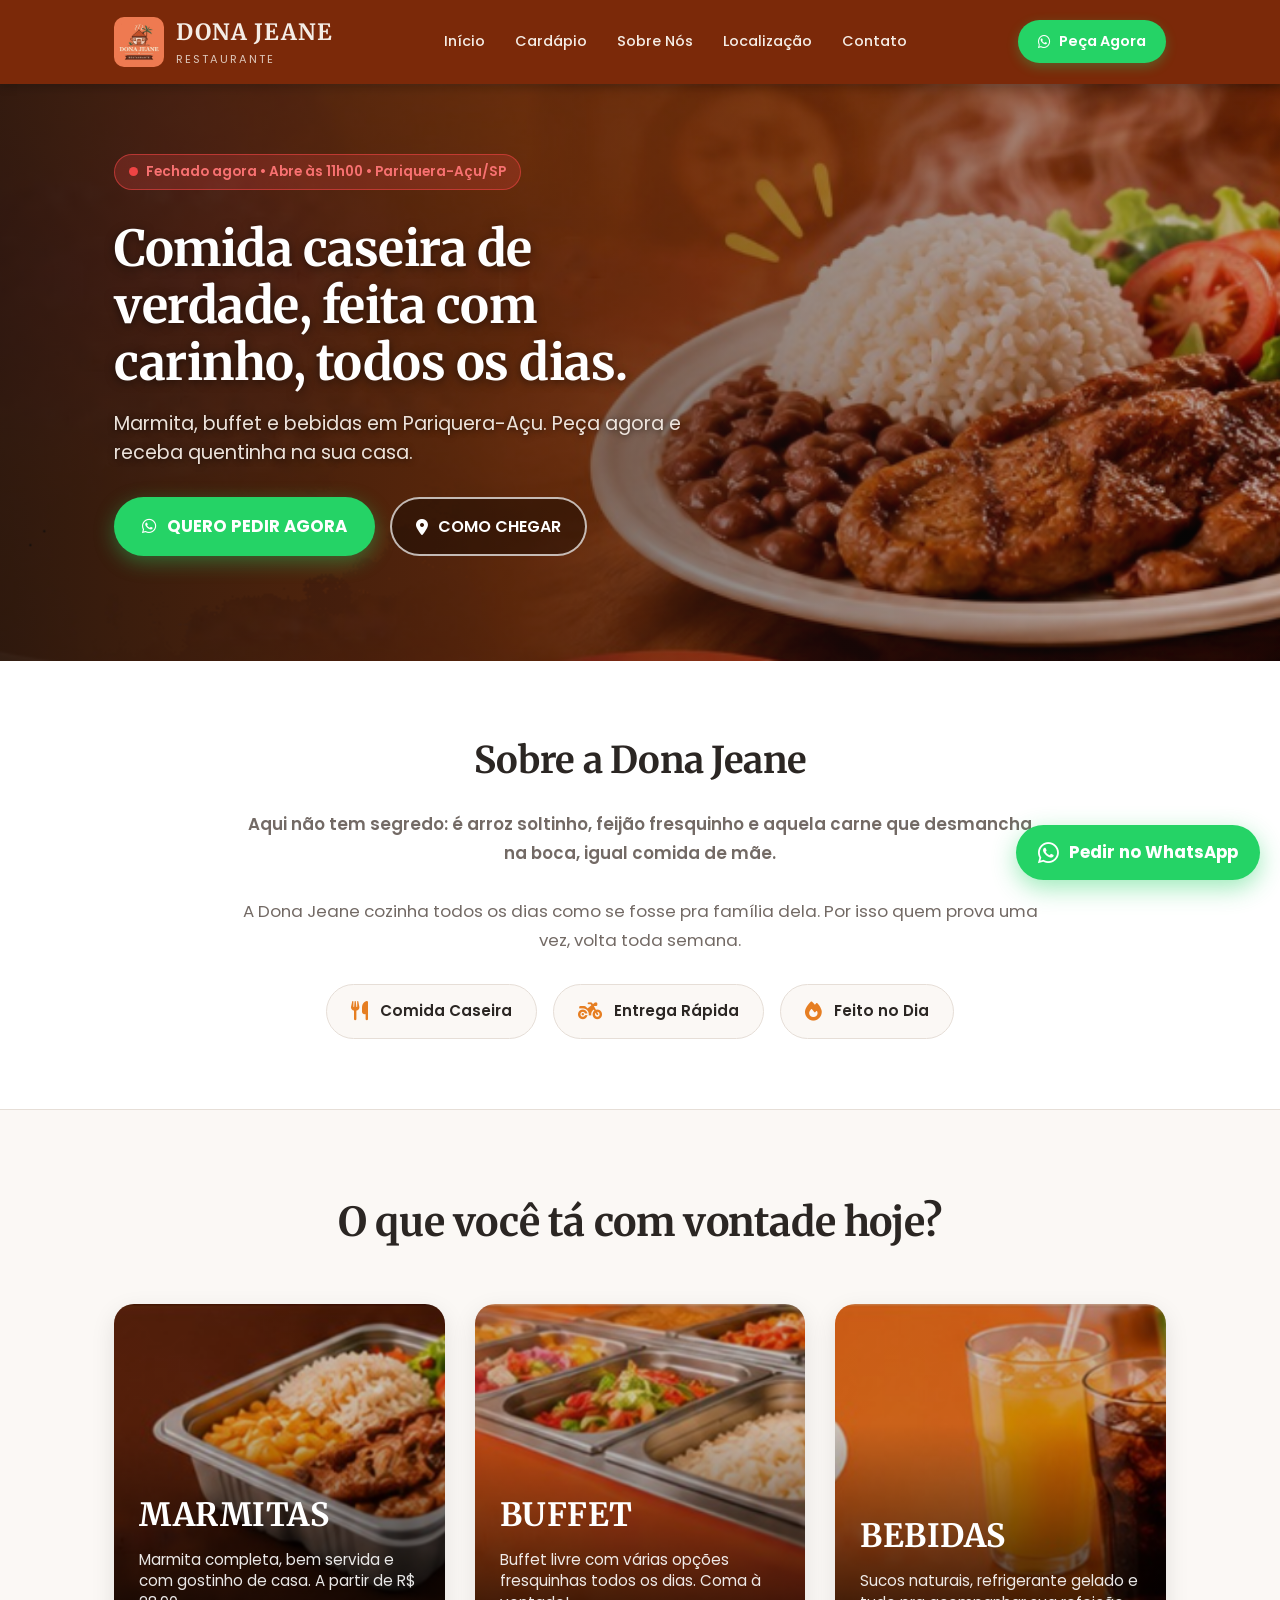
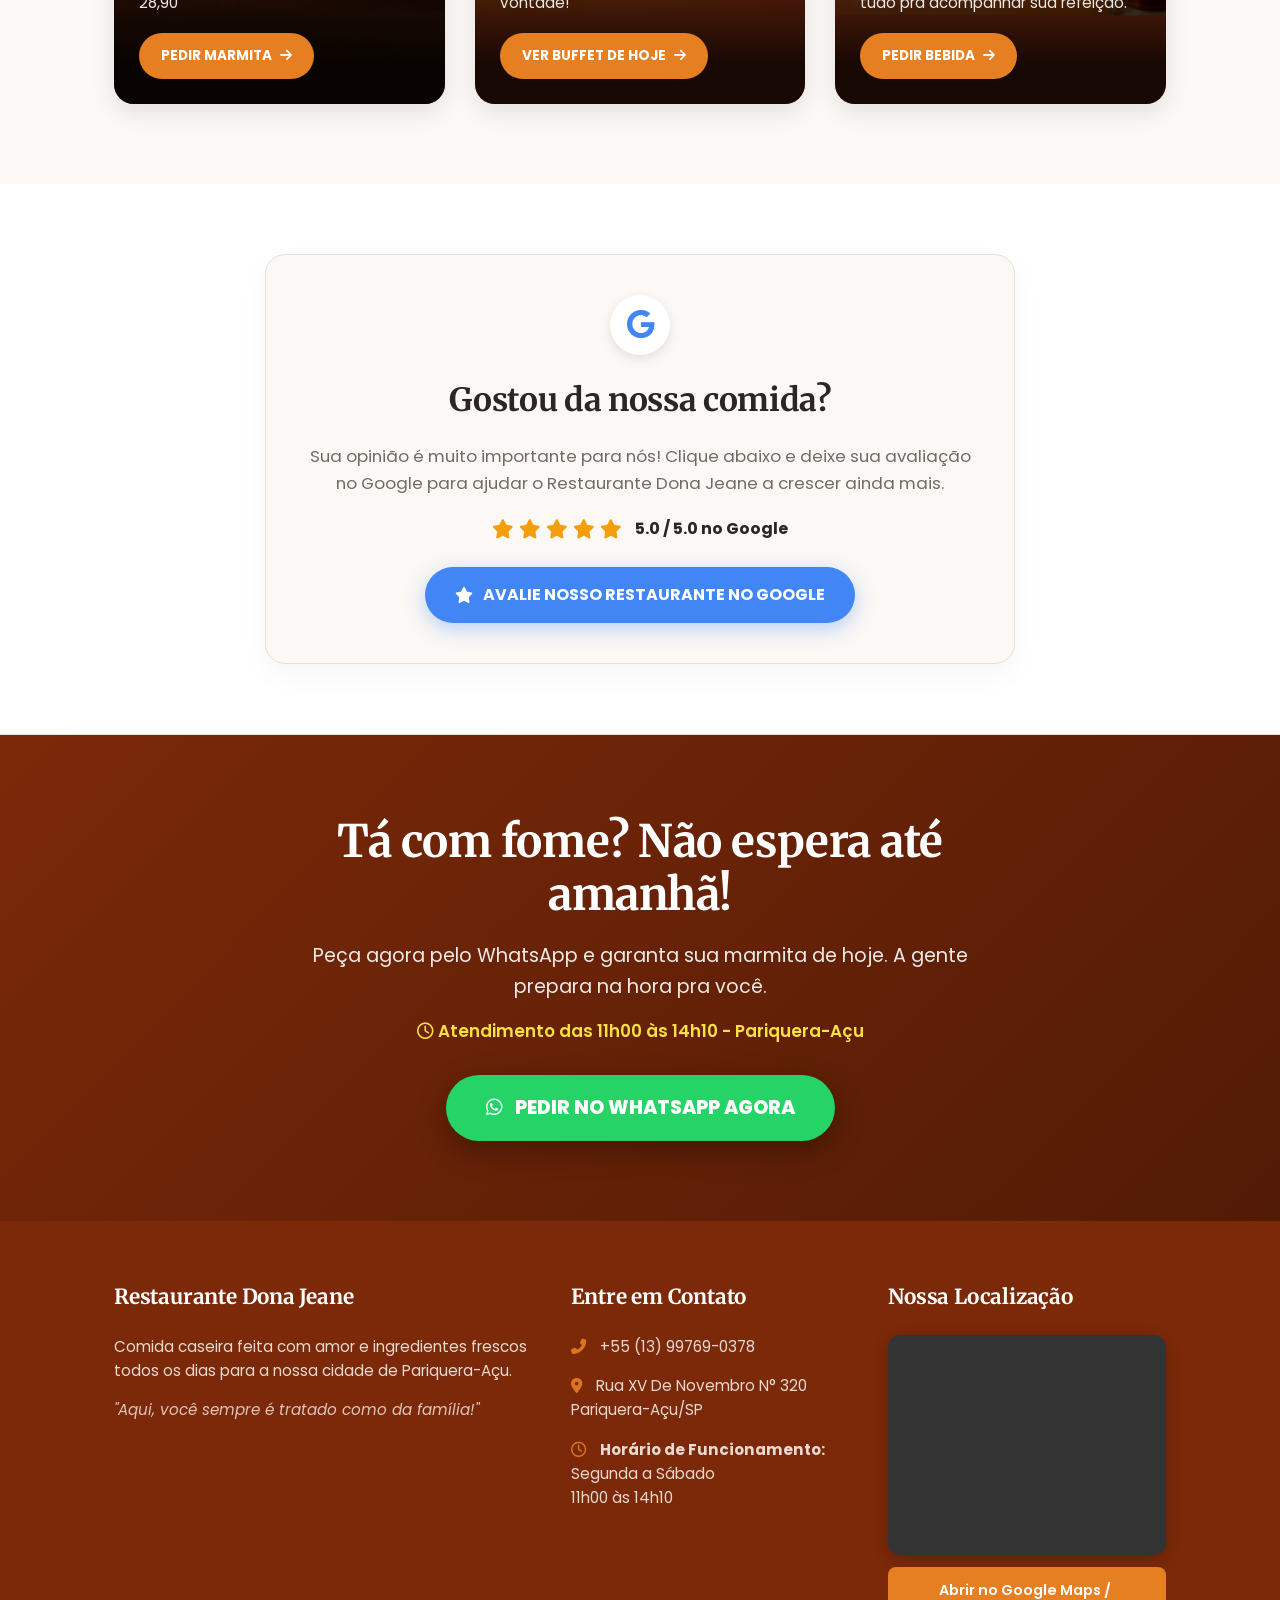
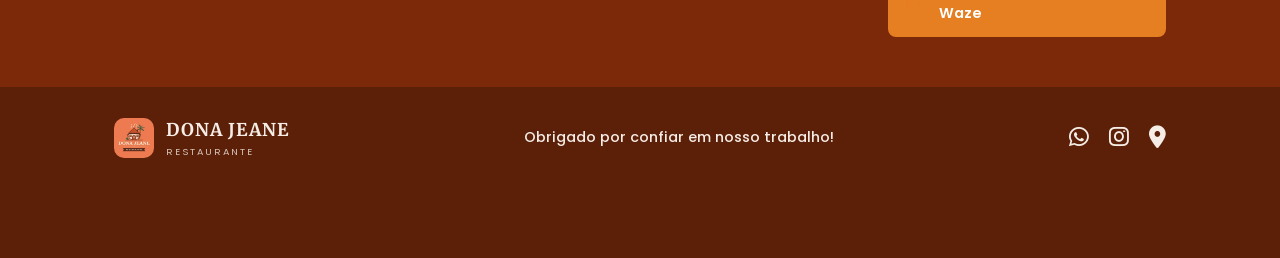
==== index.html @ 32257299 "Atualizacao" ====
<!DOCTYPE html>
<html lang="pt-BR">
<head>
<meta charset="UTF-8">
<meta name="viewport" content="width=device-width, initial-scale=1">
<title>Dona Jeane Restaurante | Comida Caseira em Pariquera-Açu</title>
<meta name="description" content="Comida caseira de verdade, feita com carinho todos os dias. Marmita, buffet e bebidas em Pariquera-Açu. Peça agora!">
<link rel="icon" href="img/logo.jpg">

<!-- Fontes e Ícones -->
<link href="https://fonts.googleapis.com/css2?family=Poppins:wght@300;400;500;600;700&family=Merriweather:wght@700&display=swap" rel="stylesheet">
<link rel="stylesheet" href="https://cdnjs.cloudflare.com/ajax/libs/font-awesome/6.4.0/css/all.min.css">
<link rel="stylesheet" href="style.css">
</head>
<body>

<!-- TOPO (Barra de navegação e Logo) -->
<header class="main-header">
    <div class="wrap header-content">
        <div class="logo-area">
            <img src="img/logo.jpg" alt="Logo Dona Jeane" class="nav-logo">
            <div class="logo-text">
                <h1>DONA JEANE</h1>
                <p>RESTAURANTE</p>
            </div>
        </div>
        <nav class="desktop-nav">
            <a href="#inicio">Início</a>
            <a href="#cardapio">Cardápio</a>
            <a href="#sobre">Sobre Nós</a>
            <a href="#localizacao">Localização</a>
            <a href="#contato">Contato</a>
        </nav>
        <a href="https://wa.me/5513996267184?text=Olá%20Dona%20Jeane!%20Vi%20o%20site%20e%20quero%20ver%20o%20cardápio%20de%20hoje." class="btn-pedir-topo" target="_blank">
            <i class="fab fa-whatsapp"></i> Peça Agora
        </a>
    </div>
</header>

<!-- 1. TÍTULO PRINCIPAL (HERO) -->
<section class="hero-banner" id="inicio">
    <div class="wrap hero-inner">
        <div class="hero-text">
            <!-- Selo de status dinâmico (11h às 14h10) -->
            <div class="hero-status-badge" id="status-badge">
                <span class="status-dot" id="status-dot"></span>
                <span id="status-text">Verificando horário...</span>
            </div>
            
            <h2>Comida caseira de verdade, feita com carinho, todos os dias.</h2>
            <p class="hero-subtitle">Marmita, buffet e bebidas em Pariquera-Açu. Peça agora e receba quentinha na sua casa.</p>
            
            <div class="hero-buttons">
                <a href="https://wa.me/5513996267184?text=Olá%20Dona%20Jeane!%20Vi%20o%20site%20e%20quero%20pedir%20uma%20marmita." class="btn-whatsapp-hero" target="_blank">
                    <i class="fab fa-whatsapp"></i> QUERO PEDIR AGORA
                </a>
                <a href="https://maps.google.com/?q=Restaurante+Dona+Jeane+Pariquera-Açu" target="_blank" class="btn-outline-hero">
                    <i class="fas fa-map-marker-alt"></i> COMO CHEGAR
                </a>
            </div>
            
            
        </div>
    </div>
</section>

<!-- 2. SEÇÃO "SOBRE A DONA JEANE" + SELOS -->
<section class="about-section" id="sobre">
    <div class="wrap">
        <div class="about-box">
            <h3>Sobre a Dona Jeane</h3>
            <p class="about-lead">Aqui não tem segredo: é arroz soltinho, feijão fresquinho e aquela carne que desmancha na boca, igual comida de mãe.</p>
            <p>A Dona Jeane cozinha todos os dias como se fosse pra família dela. Por isso quem prova uma vez, volta toda semana.</p>
            
            <div class="features-badges">
                <div class="badge-item">
                    <i class="fas fa-utensils"></i>
                    <span>Comida Caseira</span>
                </div>
                <div class="badge-item">
                    <i class="fas fa-motorcycle"></i>
                    <span>Entrega Rápida</span>
                </div>
                <div class="badge-item">
                    <i class="fas fa-fire"></i>
                    <span>Feito no Dia</span>
                </div>
            </div>
        </div>
    </div>
</section>

<!-- 3. SEÇÃO "ESCOLHA O QUE DESEJA" -->
<section class="categories-section" id="cardapio">
    <div class="wrap">
        <h3 class="section-title">O que você tá com vontade hoje?</h3>
        
        <div class="categories-grid">
            <!-- Card 1: Marmitas -->
            <div class="cat-card has-bg" style="background-image: url('img/marmita.png');">
                <div class="cat-card-content">
                    <h4>MARMITAS</h4>
                    <p>Marmita completa, bem servida e com gostinho de casa. A partir de R$ 28,90</p>
                    <a href="https://wa.me/5513996267184?text=Olá%20Dona%20Jeane!%20Vi%20o%20site%20e%20quero%20pedir%20uma%20marmita." class="cat-btn" target="_blank">
                        PEDIR MARMITA <i class="fas fa-arrow-right"></i>
                    </a>
                </div>
            </div>

            <!-- Card 2: Buffet -->
            <div class="cat-card has-bg" style="background-image: url('img/boufet.png');">
                <div class="cat-card-content">
                    <h4>BUFFET</h4>
                    <p>Buffet livre com várias opções fresquinhas todos os dias. Coma à vontade!</p>
                    <a href="https://wa.me/5513996267184?text=Olá%20Dona%20Jeane!%20Vi%20o%20site%20e%20quero%20saber%20sobre%20o%20buffet%20de%20hoje." class="cat-btn" target="_blank">
                        VER BUFFET DE HOJE <i class="fas fa-arrow-right"></i>
                    </a>
                </div>
            </div>

            <!-- Card 3: Bebidas -->
            <div class="cat-card has-bg" style="background-image: url('img/bebida.png');">
                <div class="cat-card-content">
                    <h4>BEBIDAS</h4>
                    <p>Sucos naturais, refrigerante gelado e tudo pra acompanhar sua refeição.</p>
                    <a href="https://wa.me/5513996267184?text=Olá%20Dona%20Jeane!%20Vi%20o%20site%20e%20quero%20ver%20as%20opções%20de%20bebidas." class="cat-btn" target="_blank">
                        PEDIR BEBIDA <i class="fas fa-arrow-right"></i>
                    </a>
                </div>
            </div>
        </div>
    </div>
</section>

<!-- SEÇÃO DE AVALIAÇÃO DO GOOGLE (Substituiu a antiga prova social e removeu a busca) -->
<section class="google-review-section">
    <div class="wrap">
        <div class="google-review-card">
            <div class="google-icon-wrapper">
                <i class="fab fa-google"></i>
            </div>
            <div class="google-review-content">
                <h3>Gostou da nossa comida?</h3>
                <p>Sua opinião é muito importante para nós! Clique abaixo e deixe sua avaliação no Google para ajudar o Restaurante Dona Jeane a crescer ainda mais.</p>
                <div class="review-stars-display">
                    <i class="fas fa-star"></i>
                    <i class="fas fa-star"></i>
                    <i class="fas fa-star"></i>
                    <i class="fas fa-star"></i>
                    <i class="fas fa-star"></i>
                    <span>5.0 / 5.0 no Google</span>
                </div>
                <a href="https://maps.google.com/?q=Restaurante+Dona+Jeane+Pariquera-Açu" target="_blank" class="btn-google-review">
                    <i class="fas fa-star"></i> AVALIE NOSSO RESTAURANTE NO GOOGLE
                </a>
            </div>
        </div>
    </div>
</section>

<!-- 4. SEÇÃO FINAL - ANTES DO MAPA -->
<section class="cta-final-section">
    <div class="wrap cta-final-box">
        <h3>Tá com fome? Não espera até amanhã!</h3>
        <p>Peça agora pelo WhatsApp e garanta sua marmita de hoje. A gente prepara na hora pra você.</p>
        <span class="cta-location-info"><i class="far fa-clock"></i> Atendimento das 11h00 às 14h10 - Pariquera-Açu</span>
        <div class="cta-final-button-wrap">
            <a href="https://wa.me/5513997690378?text=Olá%20Dona%20Jeane!%20Vi%20o%20site%20e%20quero%20pedir%20uma%20marmita%20/%20ver%20o%20cardápio%20de%20hoje." class="btn-whatsapp-gigante" target="_blank">
                <i class="fab fa-whatsapp"></i> PEDIR NO WHATSAPP AGORA
            </a>
        </div>
    </div>
</section>

<!-- 5. RODAPÉ E MAPA -->
<footer class="main-footer" id="contato">
    <div class="wrap footer-grid">
        <div class="footer-col about">
            <h4>Restaurante Dona Jeane</h4>
            <p>Comida caseira feita com amor e ingredientes frescos todos os dias para a nossa cidade de Pariquera-Açu.</p>
            <p class="italic-footer">"Aqui, você sempre é tratado como da família!"</p>
        </div>
        <div class="footer-col contact">
            <h4>Entre em Contato</h4>
            <p><i class="fas fa-phone-alt"></i> +55 (13) 99769-0378</p>
            <p><i class="fas fa-map-marker-alt"></i>Rua XV De Novembro N° 320<br>Pariquera-Açu/SP</p>
            <div class="work-hours">
                <p><i class="far fa-clock"></i> <strong>Horário de Funcionamento:</strong></p>
                <p>Segunda a Sábado<br>11h00 às 14h10</p>
            </div>
        </div>
        <div class="footer-col map" id="localizacao">
            <h4>Nossa Localização</h4>
            <div class="map-container-large">
                <iframe src="https://www.google.com/maps/embed?pb=!1m18!1m12!1m3!1d3657.086123456789!2d-48.00000000000000!3d-24.999999999999999!2m3!1f0!2f0!3f0!3m2!1i1024!2i768!4f13.1!3m3!1m2!1s0x94c123456789abcde%3A0x123456789abcde!2sRua%20XV%20De%20Novembro%2C%20320    %2C%20Pariquera-Açu%20-%20SP!5e0!3m2!1spt-BR!2sbr!4v1234567890123!5m2!1spt-BR!2sbr" width="100%" height="220" style="border:0;" allowfullscreen="" loading="lazy"></iframe>
            </div>
            <a href="https://maps.google.com/?q=Restaurante+Dona+Jeane+Pariquera-Açu" target="_blank" class="map-link-btn"><i class="fas fa-external-link-alt"></i> Abrir no Google Maps / Waze</a>
        </div>
    </div>
    
    <div class="footer-bottom">
        <div class="wrap footer-bottom-content">
            <div class="logo-area footer-logo-small">
                <img src="img/logo.jpg" alt="Logo" class="nav-logo">
                <div class="logo-text">
                    <h1>DONA JEANE</h1>
                    <p>RESTAURANTE</p>
                </div>
            </div>
            <p class="footer-slogan">Obrigado por confiar em nosso trabalho!</p>
            <div class="social-icons">
                <a href="https://wa.me/5513997690378" target="_blank" aria-label="WhatsApp"><i class="fab fa-whatsapp"></i></a>
                <a href="https://instagram.com" target="_blank" aria-label="Instagram"><i class="fab fa-instagram"></i></a>
                <a href="https://maps.google.com/?q=Restaurante+Dona+Jeane+Pariquera-Açu" target="_blank" aria-label="Localização"><i class="fas fa-map-marker-alt"></i></a>
            </div>
        </div>
    </div>
</footer>

<!-- BOTÃO WHATSAPP FLUTUANTE FIXO E GIGANTE -->
<a href="https://wa.me/5513997690378?text=Olá%20Dona%20Jeane!%20Vi%20o%20site%20e%20quero%20pedir%20uma%20marmita%20/%20ver%20o%20cardápio%20de%20hoje." class="fab-whatsapp-fixed" target="_blank" aria-label="Fazer pedido pelo WhatsApp">
    <i class="fab fa-whatsapp"></i>
    <span class="fab-text">Pedir no WhatsApp</span>
</a>

<!-- Script automático para o horário das 11h00 às 14h10 -->
<script>
function atualizarStatusRestaurante() {
    const agora = new Date();
    const minutosAtuais = agora.getHours() * 60 + agora.getMinutes();

    const badge = document.getElementById('status-badge');
    const texto = document.getElementById('status-text');

    // Das 11:00 (660 min) até 14:10 (850 min)
    const aberto = minutosAtuais >= 660 && minutosAtuais < 850;

    if (aberto) {
        badge.classList.remove('closed');
        texto.innerText = "Aberto hoje até às 14h10 • Pariquera-Açu/SP";
    } else {
        badge.classList.add('closed');
        texto.innerText = "Fechado agora • Abre às 11h00 • Pariquera-Açu/SP";
    }
}

atualizarStatusRestaurante();
setInterval(atualizarStatusRestaurante, 60000); // Atualiza a cada minuto
</script>

</body>
</html>
---- style.css ----
:root{
  --primary:#e67e22;
  --primary-dark:#b8641b;
  --accent:#e67e22;
  --bg:#fbf8f5;
  --surface:#ffffff;
  --text:#2b2623;
  --muted:#736a65;
  --border:#e6ded7;
  --green:#25D366;
  --radius:16px;

  --dark-header: #7b2909;
  --text-light: #f5ede6;
  --font-heading: 'Merriweather', serif;
  --font-body: 'Poppins', sans-serif;
}

*{box-sizing:border-box}
html{
    scroll-behavior:smooth;
    scroll-padding-top:100px;
    overflow-x: hidden;
}

body{
    margin: 0;
    background: var(--bg);
    color: var(--text);
    font-family: var(--font-body);
    line-height: 1.6;
    overflow-x: hidden;
    width: 100%;
}

img, iframe{max-width: 100%;}

h1,h2,h3,h4{font-family:var(--font-heading);font-weight:700;margin:0;letter-spacing:-0.01em}
.wrap{max-width:1100px;margin:auto;padding:0 24px}

/* TOPO / HEADER */
.main-header{
    background: var(--dark-header);
    color: var(--text-light);
    padding: 15px 0;
    position: sticky;
    top: 0;
    z-index: 100;
    box-shadow: 0 2px 10px rgba(0,0,0,0.2);
}
.header-content{display: flex; justify-content: space-between; align-items: center;}
.logo-area{display: flex; align-items: center; gap: 12px;}
.nav-logo{width: 50px; height: 50px; border-radius: 10px; object-fit: cover; flex-shrink: 0;}
.logo-text h1{font-size:1.4rem; letter-spacing: 1px;}
.logo-text p{font-size:0.7rem; margin: 0; opacity: 0.8; letter-spacing: 2px;}
.desktop-nav{display: flex; gap: 30px;}
.desktop-nav a{color: var(--text-light); text-decoration: none; font-size: 0.9rem; font-weight: 500; transition: 0.2s;}
.desktop-nav a:hover{color: var(--primary);}
.btn-pedir-topo{
    background: var(--green);
    color: #fff;
    padding: 10px 20px;
    border-radius: 30px;
    text-decoration: none;
    font-weight: 600;
    font-size: 0.9rem;
    display: inline-flex;
    align-items: center;
    justify-content: center;
    gap: 8px;
    box-shadow: 0 4px 12px rgba(37, 211, 102, 0.3);
    transition: 0.3s;
}
.btn-pedir-topo:hover{transform: translateY(-2px);}

/* 1. HERO BANNER */
.hero-banner{
    background-color: #2b2623;
    background-image: linear-gradient(to right, rgba(20, 16, 14, 0.85) 0%, rgba(20, 16, 14, 0.45) 60%, rgba(20, 16, 14, 0.25) 100%), url('img/fundo.bmp');
    background-size: cover;
    background-position: center center;
    background-repeat: no-repeat;
    color: var(--text-light);
    padding: 70px 0 85px 0;
}
.hero-inner{display: flex; align-items: center; justify-content: flex-start;}
.hero-text{max-width: 620px; width: 100%;}

/* Selo Aberto (Verde) */
.hero-status-badge{
    display: inline-flex;
    align-items: center;
    gap: 8px;
    background: rgba(37, 211, 102, 0.2);
    border: 1px solid rgba(37, 211, 102, 0.5);
    color: #4ade80;
    padding: 6px 14px;
    border-radius: 20px;
    font-size: 0.85rem;
    font-weight: 600;
    margin-bottom: 20px;
    transition: all 0.3s ease;
}
.status-dot{width: 9px; height: 9px; background: #22c55e; border-radius: 50%; flex-shrink: 0; animation: pulse 1.5s infinite;}

/* Selo Fechado (Vermelho automático) */
.hero-status-badge.closed{
    background: rgba(239, 68, 68, 0.22);
    border-color: rgba(239, 68, 68, 0.6);
    color: #f87171;
}
.hero-status-badge.closed .status-dot{
    background: #ef4444;
    animation: none;
}

@keyframes pulse{0%{opacity: 1;} 50%{opacity: 0.3;} 100%{opacity: 1;}}

.hero-text h2{
    font-size: clamp(2rem, 5vw, 3.1rem);
    margin: 10px 0 15px 0;
    line-height: 1.15;
    color: #fff;
    text-shadow: 0 2px 10px rgba(0,0,0,0.5);
}
.hero-subtitle{
    font-size: clamp(1rem, 2.5vw, 1.2rem);
    opacity: 0.95;
    margin-bottom: 30px;
    line-height: 1.5;
    text-shadow: 0 1px 6px rgba(0,0,0,0.6);
}
.hero-buttons{display: flex; gap: 15px; flex-wrap: wrap; margin-bottom: 20px;}

.btn-whatsapp-hero{
    background: var(--green);
    color: #fff;
    padding: 16px 28px;
    border-radius: 35px;
    text-decoration: none;
    font-weight: 700;
    font-size: 1.05rem;
    display: inline-flex;
    align-items: center;
    justify-content: center;
    gap: 10px;
    box-shadow: 0 6px 20px rgba(37, 211, 102, 0.4);
    transition: 0.3s;
}
.btn-whatsapp-hero:hover{transform: translateY(-3px); background: #20ba5a;}

.btn-outline-hero{
    background: rgba(0, 0, 0, 0.35);
    color: #fff;
    border: 2px solid rgba(255,255,255,0.7);
    padding: 14px 24px;
    border-radius: 35px;
    text-decoration: none;
    font-weight: 600;
    font-size: 1rem;
    display: inline-flex;
    align-items: center;
    justify-content: center;
    gap: 10px;
    transition: 0.3s;
}
.btn-outline-hero:hover{border-color: #fff; background: rgba(255,255,255,0.2);}
.hero-phone{font-size: 1.2rem; font-weight: 600; display: flex; align-items: center; gap: 10px; text-shadow: 0 1px 6px rgba(0,0,0,0.6);}

/* 2. SOBRE A DONA JEANE + SELOS */
.about-section{padding: 70px 0; background: var(--surface); border-bottom: 1px solid var(--border);}
.about-box{max-width: 800px; margin: auto; text-align: center;}
.about-box h3{font-size: clamp(1.75rem, 4vw, 2.3rem); color: var(--text); margin-bottom: 20px;}
.about-lead{font-size: clamp(1.05rem, 2.5vw, 1.2rem); font-weight: 600; color: var(--primary); margin-bottom: 15px;}
.about-box p{font-size: 1.05rem; color: var(--muted); line-height: 1.7; margin-bottom: 30px;}

.features-badges{display: flex; justify-content: center; gap: 16px; flex-wrap: wrap; margin-top: 30px;}
.badge-item{
    display: flex;
    align-items: center;
    justify-content: center;
    gap: 12px;
    background: var(--bg);
    border: 1px solid var(--border);
    padding: 14px 24px;
    border-radius: 30px;
    font-weight: 600;
    color: var(--text);
    font-size: 0.95rem;
}
.badge-item i{color: var(--primary); font-size: 1.2rem;}

/* 3. SEÇÃO "ESCOLHA O QUE DESEJA" */
.categories-section{padding: 80px 0; background: var(--bg);}
.section-title{font-size: clamp(1.8rem, 4vw, 2.5rem); text-align: center; color: var(--text); margin-bottom: 50px;}
.categories-grid{
    display: grid;
    grid-template-columns: repeat(3, 1fr);
    gap: 30px;
}
.cat-card.has-bg{
    height: 400px;
    background-size: cover;
    background-position: center;
    border-radius: 20px;
    position: relative;
    overflow: hidden;
    display: flex;
    flex-direction: column;
    justify-content: flex-end;
    box-shadow: 0 8px 25px rgba(0,0,0,0.1);
    transition: 0.3s;
}
.cat-card.has-bg:hover{transform: translateY(-6px); box-shadow: 0 15px 35px rgba(0,0,0,0.2);}
.cat-card.has-bg::before{
    content: '';
    position: absolute;
    top: 0; left: 0; width: 100%; height: 100%;
    background: linear-gradient(to top, rgba(0,0,0,0.9) 10%, rgba(0,0,0,0.2) 70%);
}
.cat-card-content{
    position: relative;
    z-index: 2;
    padding: 25px;
    color: #fff;
    text-align: left;
}
.cat-card-content h4{font-size: 2rem; margin-bottom: 8px; letter-spacing: 0.5px;}
.cat-card-content p{font-size: 0.95rem; margin: 0 0 20px 0; opacity: 0.9; line-height: 1.4;}
.cat-btn{
    display: inline-flex;
    align-items: center;
    justify-content: center;
    gap: 8px;
    background: var(--primary);
    color: #fff;
    padding: 12px 22px;
    border-radius: 25px;
    text-decoration: none;
    font-weight: 700;
    font-size: 0.85rem;
    transition: 0.2s;
}
.cat-btn:hover{background: var(--primary-dark); gap: 12px;}

/* NOVA SEÇÃO DE AVALIAÇÃO DO GOOGLE */
.google-review-section{padding: 70px 0; background: var(--surface); border-bottom: 1px solid var(--border);}
.google-review-card{
    max-width: 750px;
    margin: auto;
    background: var(--bg);
    border: 1px solid var(--border);
    padding: 40px;
    border-radius: 20px;
    text-align: center;
    box-shadow: 0 10px 30px rgba(0,0,0,0.04);
}
.google-icon-wrapper{
    width: 60px;
    height: 60px;
    background: #fff;
    border-radius: 50%;
    display: flex;
    align-items: center;
    justify-content: center;
    margin: 0 auto 20px auto;
    font-size: 1.8rem;
    color: #4285F4;
    box-shadow: 0 4px 12px rgba(0,0,0,0.1);
}
.google-review-content h3{font-size: clamp(1.6rem, 3.5vw, 2rem); margin-bottom: 10px; color: var(--text);}
.google-review-content p{font-size: 1.05rem; color: var(--muted); margin-bottom: 20px; line-height: 1.6;}
.review-stars-display{
    display: flex;
    align-items: center;
    justify-content: center;
    flex-wrap: wrap;
    gap: 5px;
    color: #f59e0b;
    font-size: 1.2rem;
    margin-bottom: 25px;
}
.review-stars-display span{
    margin-left: 8px;
    font-weight: 700;
    color: var(--text);
    font-size: 1rem;
}
.btn-google-review{
    background: #4285F4;
    color: #fff;
    padding: 15px 30px;
    border-radius: 35px;
    text-decoration: none;
    font-weight: 700;
    font-size: 1rem;
    display: inline-flex;
    align-items: center;
    justify-content: center;
    gap: 10px;
    box-shadow: 0 6px 20px rgba(66, 133, 244, 0.35);
    transition: 0.3s;
}
.btn-google-review:hover{background: #3367d6; transform: translateY(-2px);}

/* 4. SEÇÃO FINAL DE CTA */
.cta-final-section{padding: 80px 0; background: linear-gradient(135deg, #7b2909 0%, #521b05 100%); color: #fff; text-align: center;}
.cta-final-box{max-width: 750px; margin: auto;}
.cta-final-box h3{font-size: clamp(1.9rem, 4.5vw, 2.8rem); margin-bottom: 15px; color: #fff; line-height: 1.2;}
.cta-final-box p{font-size: clamp(1.05rem, 2.5vw, 1.2rem); opacity: 0.9; margin-bottom: 15px;}
.cta-location-info{display: block; font-size: 1.05rem; font-weight: 600; color: #fde047; margin-bottom: 30px;}
.btn-whatsapp-gigante{
    background: var(--green);
    color: #fff;
    padding: 18px 40px;
    border-radius: 40px;
    text-decoration: none;
    font-weight: 800;
    font-size: 1.2rem;
    display: inline-flex;
    align-items: center;
    justify-content: center;
    gap: 12px;
    box-shadow: 0 10px 30px rgba(0,0,0,0.3);
    transition: 0.3s;
}
.btn-whatsapp-gigante:hover{transform: translateY(-4px); background: #20ba5a;}

/* 5. RODAPÉ */
.main-footer{background: var(--dark-header); color: var(--text-light); padding: 60px 0 0 0;}
.footer-grid{display: grid; grid-template-columns: 1.5fr 1fr 1fr; gap: 40px; margin-bottom: 50px;}
.footer-col h4{font-size: 1.3rem; margin-bottom: 20px; color: #fff;}
.footer-col p{font-size: 0.95rem; opacity: 0.9; margin-bottom: 15px;}
.italic-footer{font-style: italic; opacity: 0.8 !important;}
.footer-col i{margin-right: 10px; width: 15px; color: var(--primary);}
.work-hours p{margin: 0;}

.map-container-large{background: #333; height: 220px; border-radius: 12px; overflow: hidden; margin-bottom: 12px; box-shadow: 0 4px 15px rgba(0,0,0,0.2);}
.map-link-btn{
    color: #fff;
    background: var(--primary);
    text-decoration: none;
    font-size: 0.9rem;
    font-weight: 600;
    padding: 12px 18px;
    border-radius: 8px;
    display: inline-flex;
    align-items: center;
    justify-content: center;
    gap: 8px;
    transition: 0.2s;
}
.map-link-btn:hover{background: var(--primary-dark);}

.footer-bottom{background: rgba(0,0,0,0.25); padding: 25px 0 95px 0;} /* Espaço extra embaixo para o botão flutuante não cobrir o rodapé */
.footer-bottom-content{display: flex; justify-content: space-between; align-items: center;}
.footer-logo-small .nav-logo{width: 40px; height: 40px;}
.footer-logo-small h1{font-size: 1.1rem;}
.footer-logo-small p{font-size: 0.6rem;}
.footer-slogan{font-weight: 500; font-size: 0.9rem !important;}
.social-icons{display: flex; gap: 20px;}
.social-icons a{color: var(--text-light); font-size: 1.4rem; transition: 0.2s;}
.social-icons a:hover{color: var(--primary);}

/* BOTÃO WHATSAPP FLUTUANTE FIXO E GIGANTE */
.fab-whatsapp-fixed{
    position: fixed;
    right: 20px;
    bottom: 20px;
    z-index: 999;
    background: var(--green);
    color: #fff;
    padding: 14px 22px;
    border-radius: 40px;
    display: flex;
    align-items: center;
    gap: 10px;
    font-size: 1.05rem;
    font-weight: 700;
    text-decoration: none;
    box-shadow: 0 8px 25px rgba(37, 211, 102, 0.45);
    transition: all 0.3s ease;
}
.fab-whatsapp-fixed i{font-size: 1.5rem;}
.fab-whatsapp-fixed:hover{transform: scale(1.05); background: #20ba5a;}

/* =========================================================
   RESPONSIVIDADE PARA TABLETS E TODOS OS CELULARES
========================================================= */

/* Tablets e telas médias (até 992px) */
@media(max-width:992px){
    .categories-grid{grid-template-columns: repeat(2, 1fr);}
    .footer-grid{grid-template-columns: 1fr; gap: 30px;}
}

/* Celulares padrão (até 768px) */
@media(max-width:768px){
    html{scroll-padding-top: 140px;}
    .wrap{padding: 0 18px;}

    /* Header compacto e centralizado no celular */
    .main-header{padding: 12px 0;}
    .header-content{flex-direction: column; gap: 12px;}
    .desktop-nav{
        flex-wrap: wrap;
        justify-content: center;
        gap: 10px 18px;
        width: 100%;
    }
    .desktop-nav a{font-size: 0.85rem; padding: 4px 2px;}
    .btn-pedir-topo{display: none;} /* Evita redundância no topo, pois já há o botão gigante flutuante e no hero */

    /* Hero Banner ajustado para tela vertical */
    .hero-banner{
        padding: 45px 0 55px 0;
        background-image: linear-gradient(to bottom, rgba(20, 16, 14, 0.88) 0%, rgba(20, 16, 14, 0.72) 100%), url('img/fundo.bmp');
    }
    .hero-inner{flex-direction: column; text-align: center;}
    .hero-text{max-width: 100%;}
    .hero-status-badge{
        font-size: 0.8rem;
        padding: 6px 12px;
        justify-content: center;
        max-width: 100%;
    }
    .hero-buttons{
        flex-direction: column;
        width: 100%;
        gap: 12px;
    }
    .btn-whatsapp-hero,
    .btn-outline-hero{
        width: 100%;
        padding: 15px 20px;
        font-size: 1rem;
    }
    .hero-phone{justify-content: center; font-size: 1.1rem;}

    /* Seção Sobre */
    .about-section{padding: 50px 0;}
    .features-badges{flex-direction: column; align-items: stretch; gap: 12px;}
    .badge-item{justify-content: center;}

    /* Grid de Categorias em 1 coluna */
    .categories-section{padding: 55px 0;}
    .section-title{margin-bottom: 32px;}
    .categories-grid{grid-template-columns: 1fr; gap: 22px;}
    .cat-card.has-bg{height: 340px;}
    .cat-card-content h4{font-size: 1.7rem;}
    .cat-btn{width: 100%;}

    /* Avaliação Google */
    .google-review-section{padding: 50px 0;}
    .google-review-card{padding: 28px 20px;}
    .btn-google-review{width: 100%; font-size: 0.95rem; padding: 14px 20px;}

    /* CTA Final */
    .cta-final-section{padding: 55px 0;}
    .btn-whatsapp-gigante{
        width: 100%;
        font-size: 1.05rem;
        padding: 16px 20px;
    }

    /* Rodapé */
    .main-footer{padding-top: 45px;}
    .map-link-btn{width: 100%;}
    .footer-bottom-content{flex-direction: column; gap: 16px; text-align: center;}

    /* Botão WhatsApp flutuante visível com texto */
    .fab-whatsapp-fixed{
        right: 16px;
        bottom: 16px;
        padding: 12px 18px;
        font-size: 0.95rem;
    }
    .fab-whatsapp-fixed i{font-size: 1.35rem;}
}

/* Celulares muito pequenos (320px a 380px - ex: iPhone SE, Galaxy A01/J2) */
@media(max-width:380px){
    .logo-text h1{font-size: 1.2rem;}
    .nav-logo{width: 42px; height: 42px;}
    .hero-status-badge{font-size: 0.74rem; padding: 5px 10px;}
    .btn-whatsapp-hero,
    .btn-outline-hero,
    .btn-google-review,
    .btn-whatsapp-gigante{
        font-size: 0.9rem;
        padding: 14px 14px;
    }
    .fab-whatsapp-fixed{
        right: 12px;
        bottom: 12px;
        padding: 11px 16px;
        font-size: 0.88rem;
    }
}
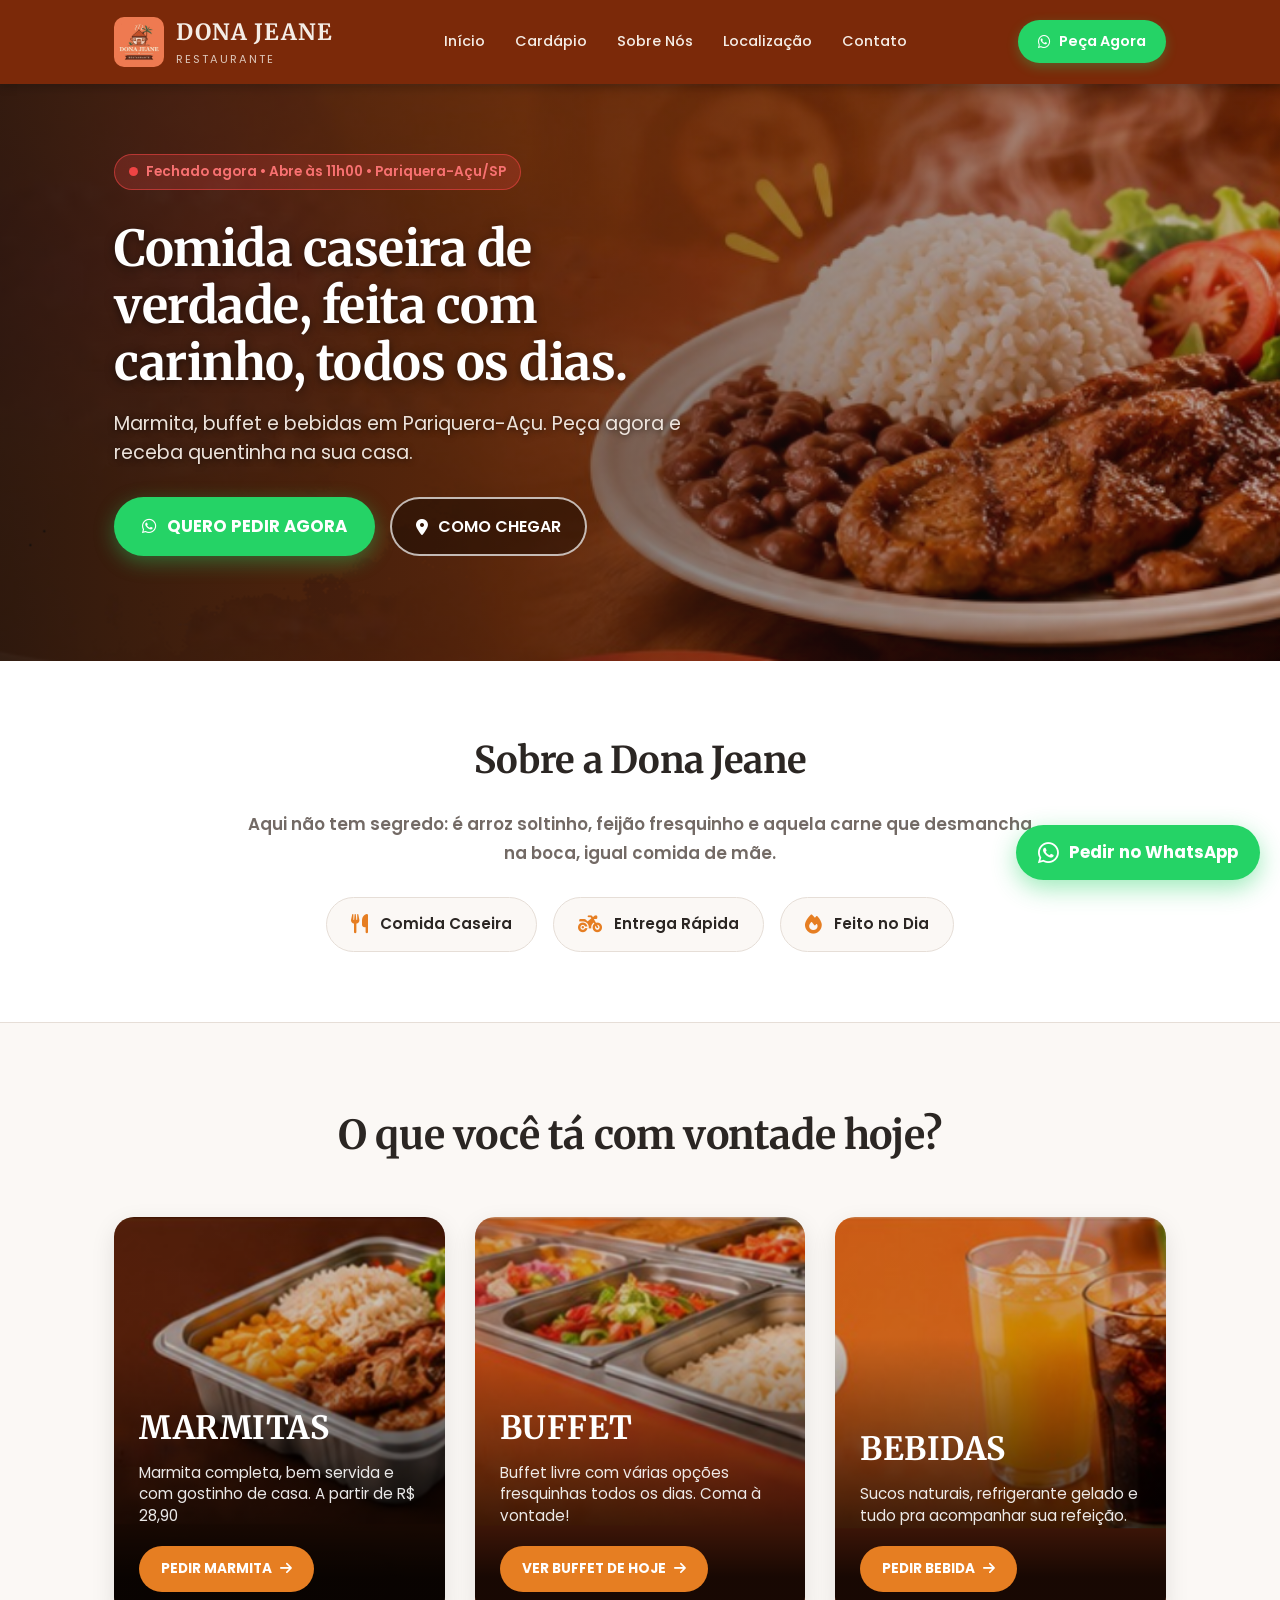
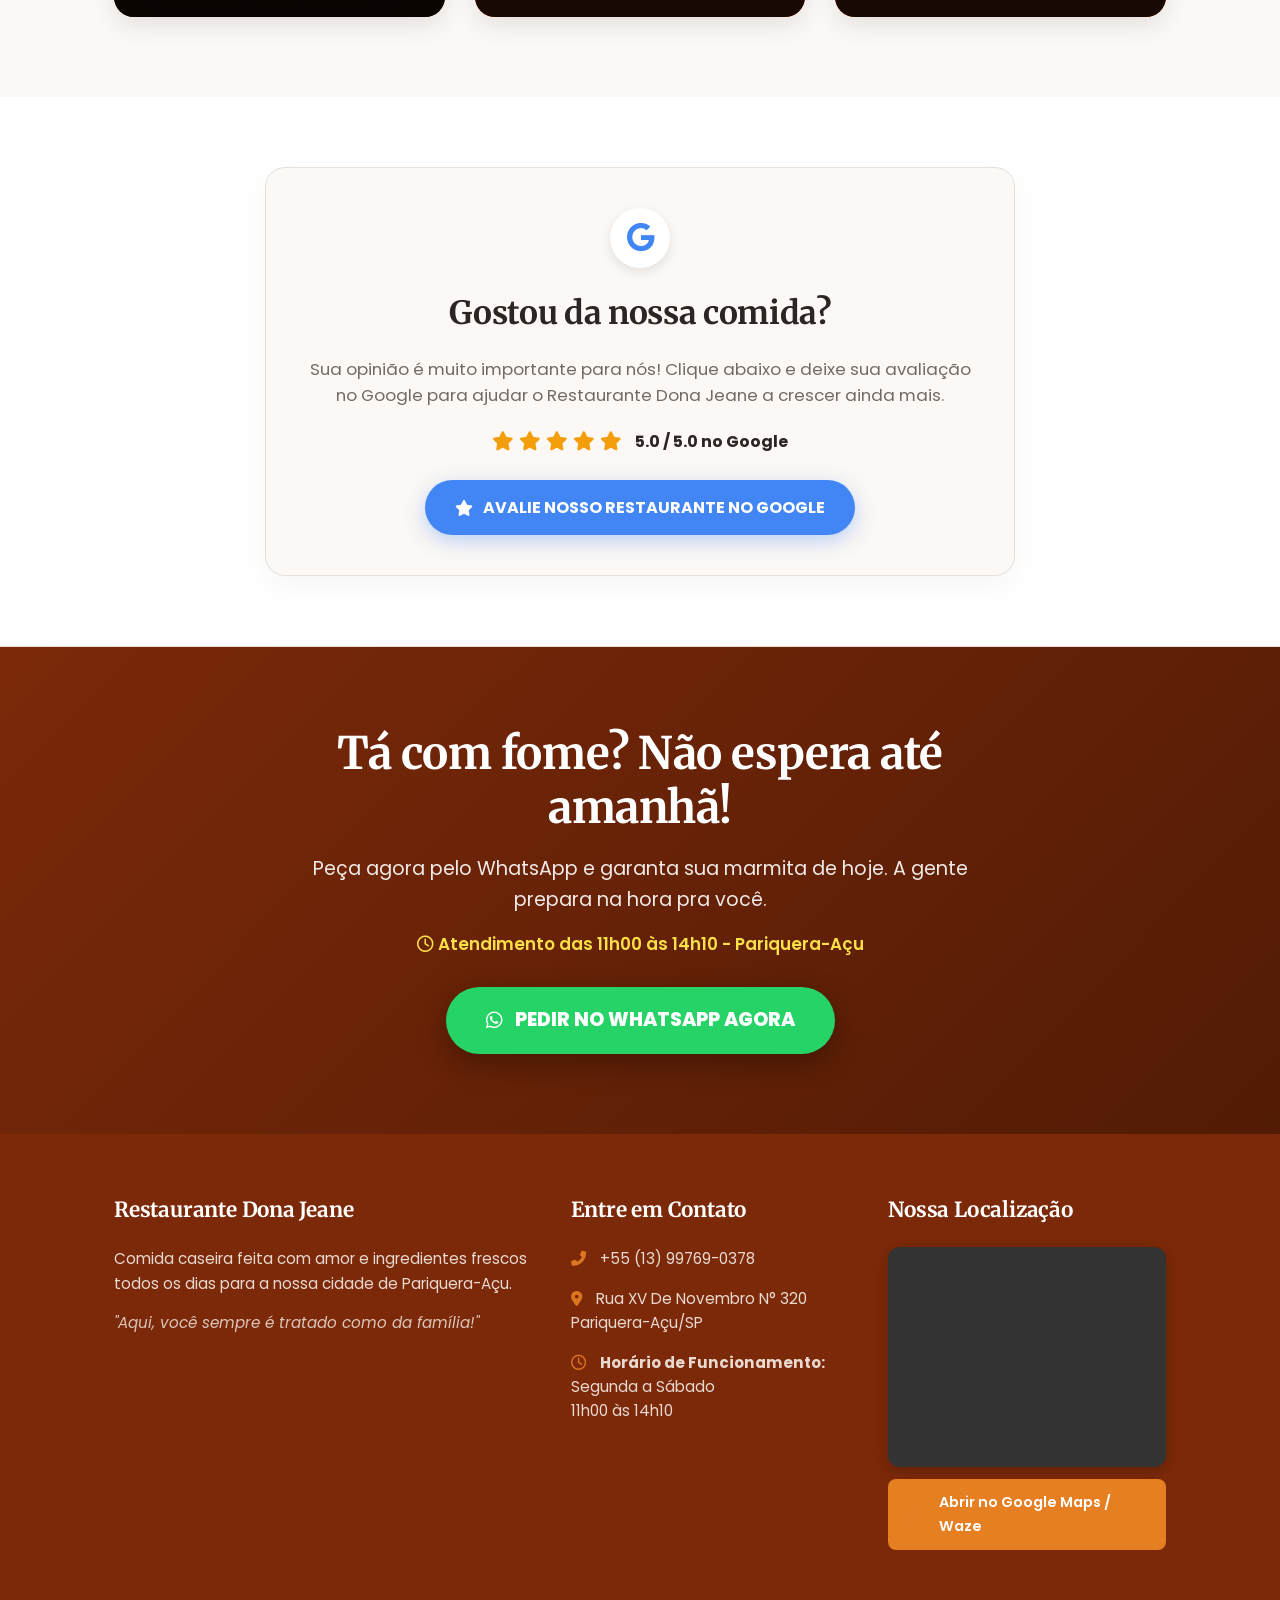
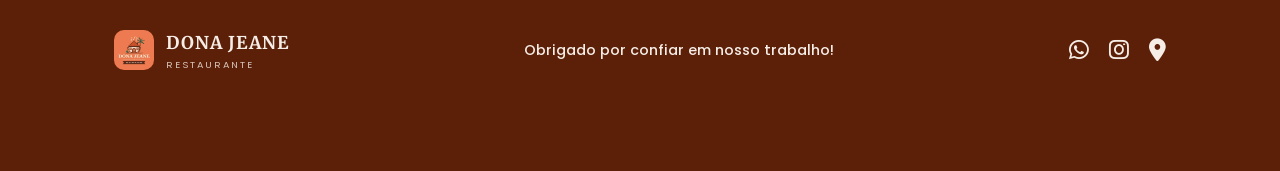
==== commit 3a4dbe8e: "atualizacao" ====
--- a/index.html
+++ b/index.html
@@ -31,7 +31,7 @@
             <a href="#localizacao">Localização</a>
             <a href="#contato">Contato</a>
         </nav>
-        <a href="https://wa.me/5513996267184?text=Olá%20Dona%20Jeane!%20Vi%20o%20site%20e%20quero%20ver%20o%20cardápio%20de%20hoje." class="btn-pedir-topo" target="_blank">
+        <a href="https://wa.me//5513996267184?text=Olá%20Dona%20Jeane!%20Vi%20o%20site%20e%20quero%20ver%20o%20cardápio%20de%20hoje." class="btn-pedir-topo" target="_blank">
             <i class="fab fa-whatsapp"></i> Peça Agora
         </a>
     </div>
@@ -70,8 +70,7 @@
         <div class="about-box">
             <h3>Sobre a Dona Jeane</h3>
             <p class="about-lead">Aqui não tem segredo: é arroz soltinho, feijão fresquinho e aquela carne que desmancha na boca, igual comida de mãe.</p>
-            <p>A Dona Jeane cozinha todos os dias como se fosse pra família dela. Por isso quem prova uma vez, volta toda semana.</p>
-            
+           
             <div class="features-badges">
                 <div class="badge-item">
                     <i class="fas fa-utensils"></i>
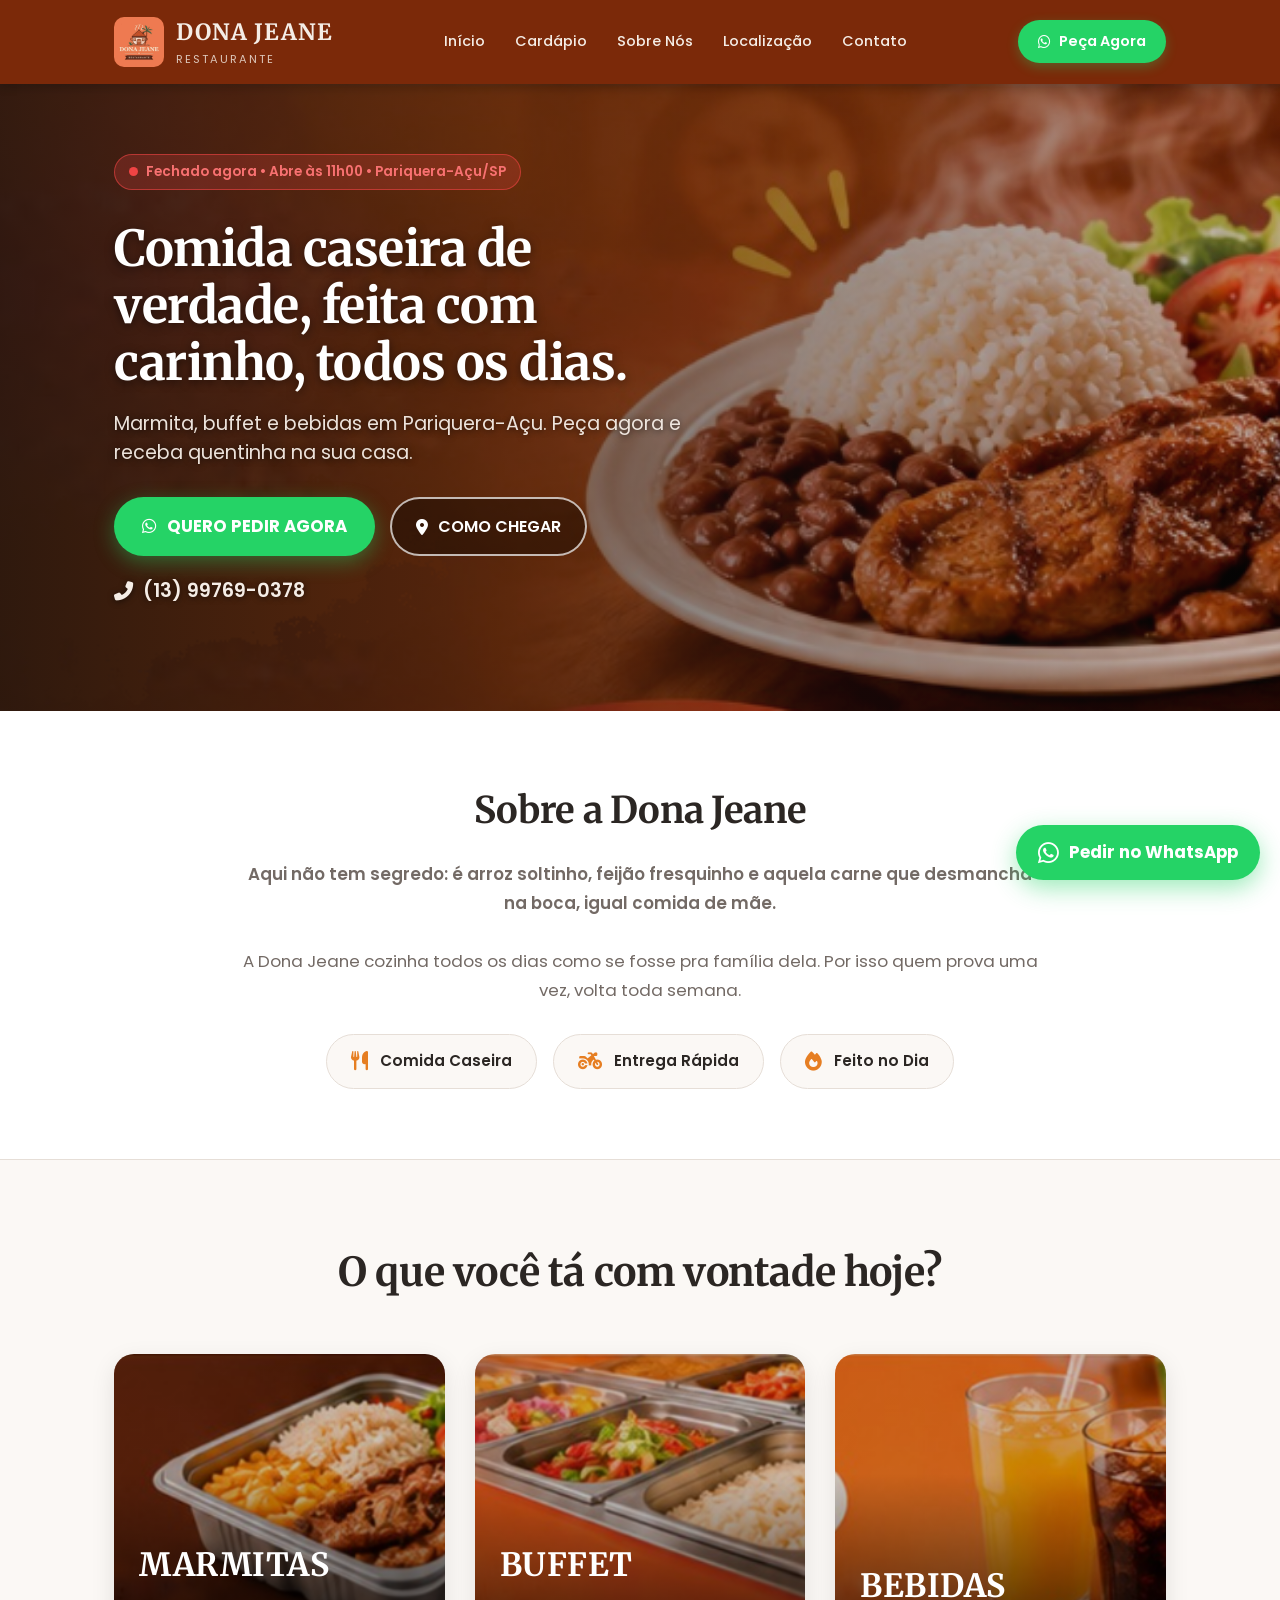
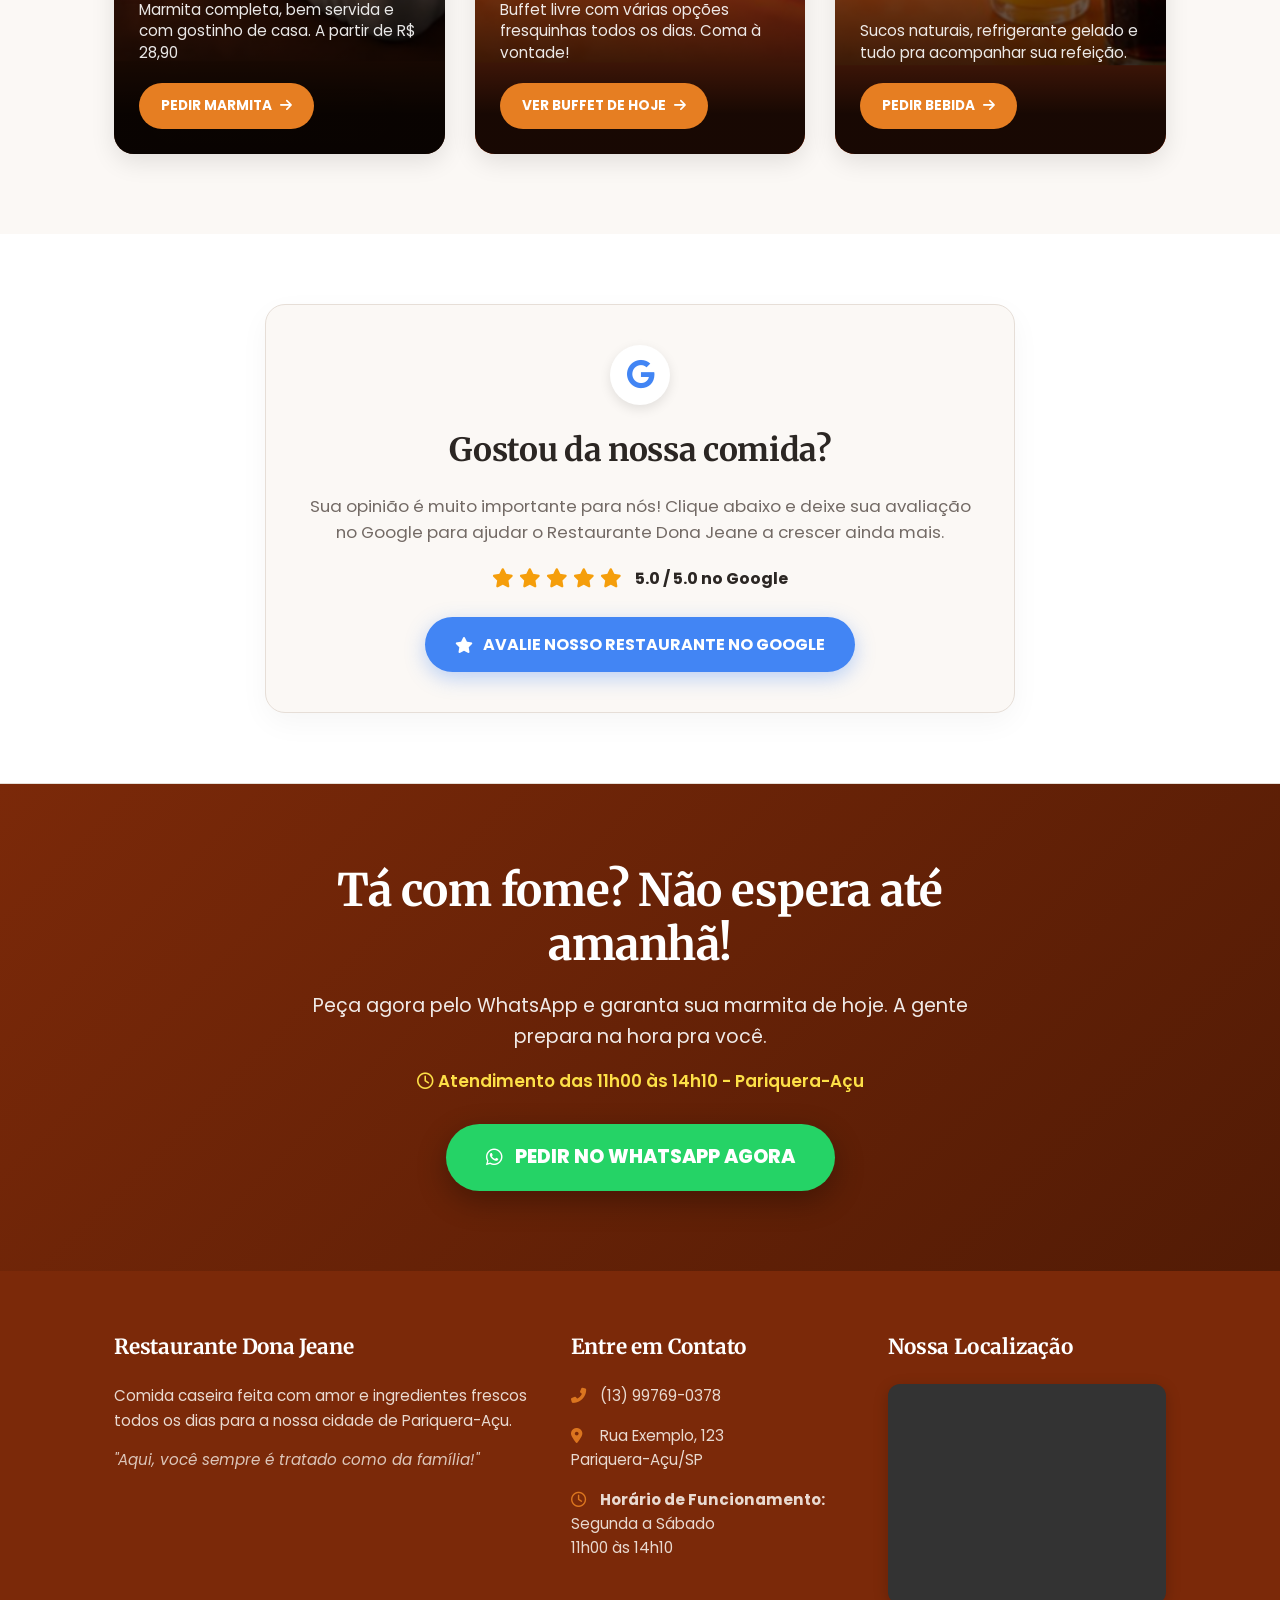
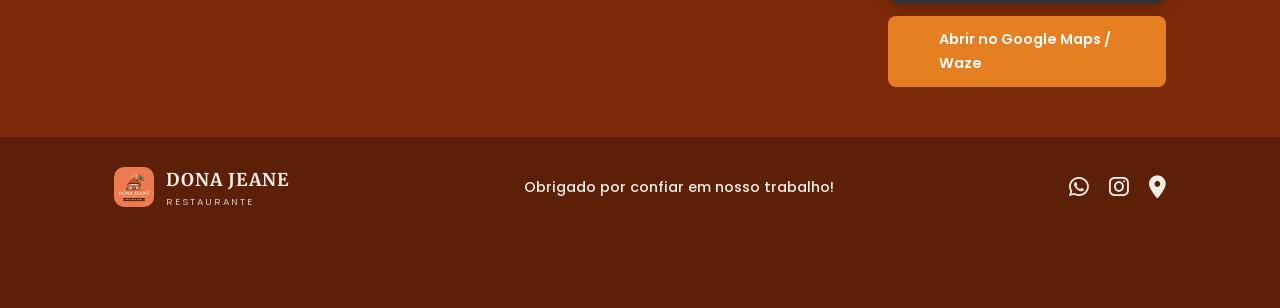
==== commit 2492e79e: "Atualiza para o numero correto do WhatsApp" ====
--- a/index.html
+++ b/index.html
@@ -31,7 +31,7 @@
             <a href="#localizacao">Localização</a>
             <a href="#contato">Contato</a>
         </nav>
-        <a href="https://wa.me//5513996267184?text=Olá%20Dona%20Jeane!%20Vi%20o%20site%20e%20quero%20ver%20o%20cardápio%20de%20hoje." class="btn-pedir-topo" target="_blank">
+        <a href="https://wa.me/5513997690378?text=Olá%20Dona%20Jeane!%20Vi%20o%20site%20e%20quero%20ver%20o%20cardápio%20de%20hoje." class="btn-pedir-topo" target="_blank">
             <i class="fab fa-whatsapp"></i> Peça Agora
         </a>
     </div>
@@ -51,7 +51,7 @@
             <p class="hero-subtitle">Marmita, buffet e bebidas em Pariquera-Açu. Peça agora e receba quentinha na sua casa.</p>
             
             <div class="hero-buttons">
-                <a href="https://wa.me/5513996267184?text=Olá%20Dona%20Jeane!%20Vi%20o%20site%20e%20quero%20pedir%20uma%20marmita." class="btn-whatsapp-hero" target="_blank">
+                <a href="https://wa.me/5513997690378?text=Olá%20Dona%20Jeane!%20Vi%20o%20site%20e%20quero%20pedir%20uma%20marmita." class="btn-whatsapp-hero" target="_blank">
                     <i class="fab fa-whatsapp"></i> QUERO PEDIR AGORA
                 </a>
                 <a href="https://maps.google.com/?q=Restaurante+Dona+Jeane+Pariquera-Açu" target="_blank" class="btn-outline-hero">
@@ -59,7 +59,7 @@
                 </a>
             </div>
             
-            
+            <p class="hero-phone"><i class="fas fa-phone-alt"></i> (13) 99769-0378</p>
         </div>
     </div>
 </section>
@@ -70,7 +70,8 @@
         <div class="about-box">
             <h3>Sobre a Dona Jeane</h3>
             <p class="about-lead">Aqui não tem segredo: é arroz soltinho, feijão fresquinho e aquela carne que desmancha na boca, igual comida de mãe.</p>
-           
+            <p>A Dona Jeane cozinha todos os dias como se fosse pra família dela. Por isso quem prova uma vez, volta toda semana.</p>
+            
             <div class="features-badges">
                 <div class="badge-item">
                     <i class="fas fa-utensils"></i>
@@ -100,7 +101,7 @@
                 <div class="cat-card-content">
                     <h4>MARMITAS</h4>
                     <p>Marmita completa, bem servida e com gostinho de casa. A partir de R$ 28,90</p>
-                    <a href="https://wa.me/5513996267184?text=Olá%20Dona%20Jeane!%20Vi%20o%20site%20e%20quero%20pedir%20uma%20marmita." class="cat-btn" target="_blank">
+                    <a href="https://wa.me/5513997690378?text=Olá%20Dona%20Jeane!%20Vi%20o%20site%20e%20quero%20pedir%20uma%20marmita." class="cat-btn" target="_blank">
                         PEDIR MARMITA <i class="fas fa-arrow-right"></i>
                     </a>
                 </div>
@@ -111,7 +112,7 @@
                 <div class="cat-card-content">
                     <h4>BUFFET</h4>
                     <p>Buffet livre com várias opções fresquinhas todos os dias. Coma à vontade!</p>
-                    <a href="https://wa.me/5513996267184?text=Olá%20Dona%20Jeane!%20Vi%20o%20site%20e%20quero%20saber%20sobre%20o%20buffet%20de%20hoje." class="cat-btn" target="_blank">
+                    <a href="https://wa.me/5513997690378?text=Olá%20Dona%20Jeane!%20Vi%20o%20site%20e%20quero%20saber%20sobre%20o%20buffet%20de%20hoje." class="cat-btn" target="_blank">
                         VER BUFFET DE HOJE <i class="fas fa-arrow-right"></i>
                     </a>
                 </div>
@@ -122,7 +123,7 @@
                 <div class="cat-card-content">
                     <h4>BEBIDAS</h4>
                     <p>Sucos naturais, refrigerante gelado e tudo pra acompanhar sua refeição.</p>
-                    <a href="https://wa.me/5513996267184?text=Olá%20Dona%20Jeane!%20Vi%20o%20site%20e%20quero%20ver%20as%20opções%20de%20bebidas." class="cat-btn" target="_blank">
+                    <a href="https://wa.me/5513997690378?text=Olá%20Dona%20Jeane!%20Vi%20o%20site%20e%20quero%20ver%20as%20opções%20de%20bebidas." class="cat-btn" target="_blank">
                         PEDIR BEBIDA <i class="fas fa-arrow-right"></i>
                     </a>
                 </div>
@@ -131,7 +132,7 @@
     </div>
 </section>
 
-<!-- SEÇÃO DE AVALIAÇÃO DO GOOGLE (Substituiu a antiga prova social e removeu a busca) -->
+<!-- SEÇÃO DE AVALIAÇÃO DO GOOGLE -->
 <section class="google-review-section">
     <div class="wrap">
         <div class="google-review-card">
@@ -181,8 +182,8 @@
         </div>
         <div class="footer-col contact">
             <h4>Entre em Contato</h4>
-            <p><i class="fas fa-phone-alt"></i> +55 (13) 99769-0378</p>
-            <p><i class="fas fa-map-marker-alt"></i>Rua XV De Novembro N° 320<br>Pariquera-Açu/SP</p>
+            <p><i class="fas fa-phone-alt"></i> (13) 99769-0378</p>
+            <p><i class="fas fa-map-marker-alt"></i> Rua Exemplo, 123<br>Pariquera-Açu/SP</p>
             <div class="work-hours">
                 <p><i class="far fa-clock"></i> <strong>Horário de Funcionamento:</strong></p>
                 <p>Segunda a Sábado<br>11h00 às 14h10</p>
@@ -191,7 +192,7 @@
         <div class="footer-col map" id="localizacao">
             <h4>Nossa Localização</h4>
             <div class="map-container-large">
-                <iframe src="https://www.google.com/maps/embed?pb=!1m18!1m12!1m3!1d3657.086123456789!2d-48.00000000000000!3d-24.999999999999999!2m3!1f0!2f0!3f0!3m2!1i1024!2i768!4f13.1!3m3!1m2!1s0x94c123456789abcde%3A0x123456789abcde!2sRua%20XV%20De%20Novembro%2C%20320    %2C%20Pariquera-Açu%20-%20SP!5e0!3m2!1spt-BR!2sbr!4v1234567890123!5m2!1spt-BR!2sbr" width="100%" height="220" style="border:0;" allowfullscreen="" loading="lazy"></iframe>
+                <iframe src="https://www.google.com/maps/embed?pb=!1m18!1m12!1m3!1d3657.086123456789!2d-48.00000000000000!3d-24.999999999999999!2m3!1f0!2f0!3f0!3m2!1i1024!2i768!4f13.1!3m3!1m2!1s0x94c123456789abcde%3A0x123456789abcde!2sRua%20Exemplo%2C%20123%2C%20Pariquera-Açu%20-%20SP!5e0!3m2!1spt-BR!2sbr!4v1234567890123!5m2!1spt-BR!2sbr" width="100%" height="220" style="border:0;" allowfullscreen="" loading="lazy"></iframe>
             </div>
             <a href="https://maps.google.com/?q=Restaurante+Dona+Jeane+Pariquera-Açu" target="_blank" class="map-link-btn"><i class="fas fa-external-link-alt"></i> Abrir no Google Maps / Waze</a>
         </div>
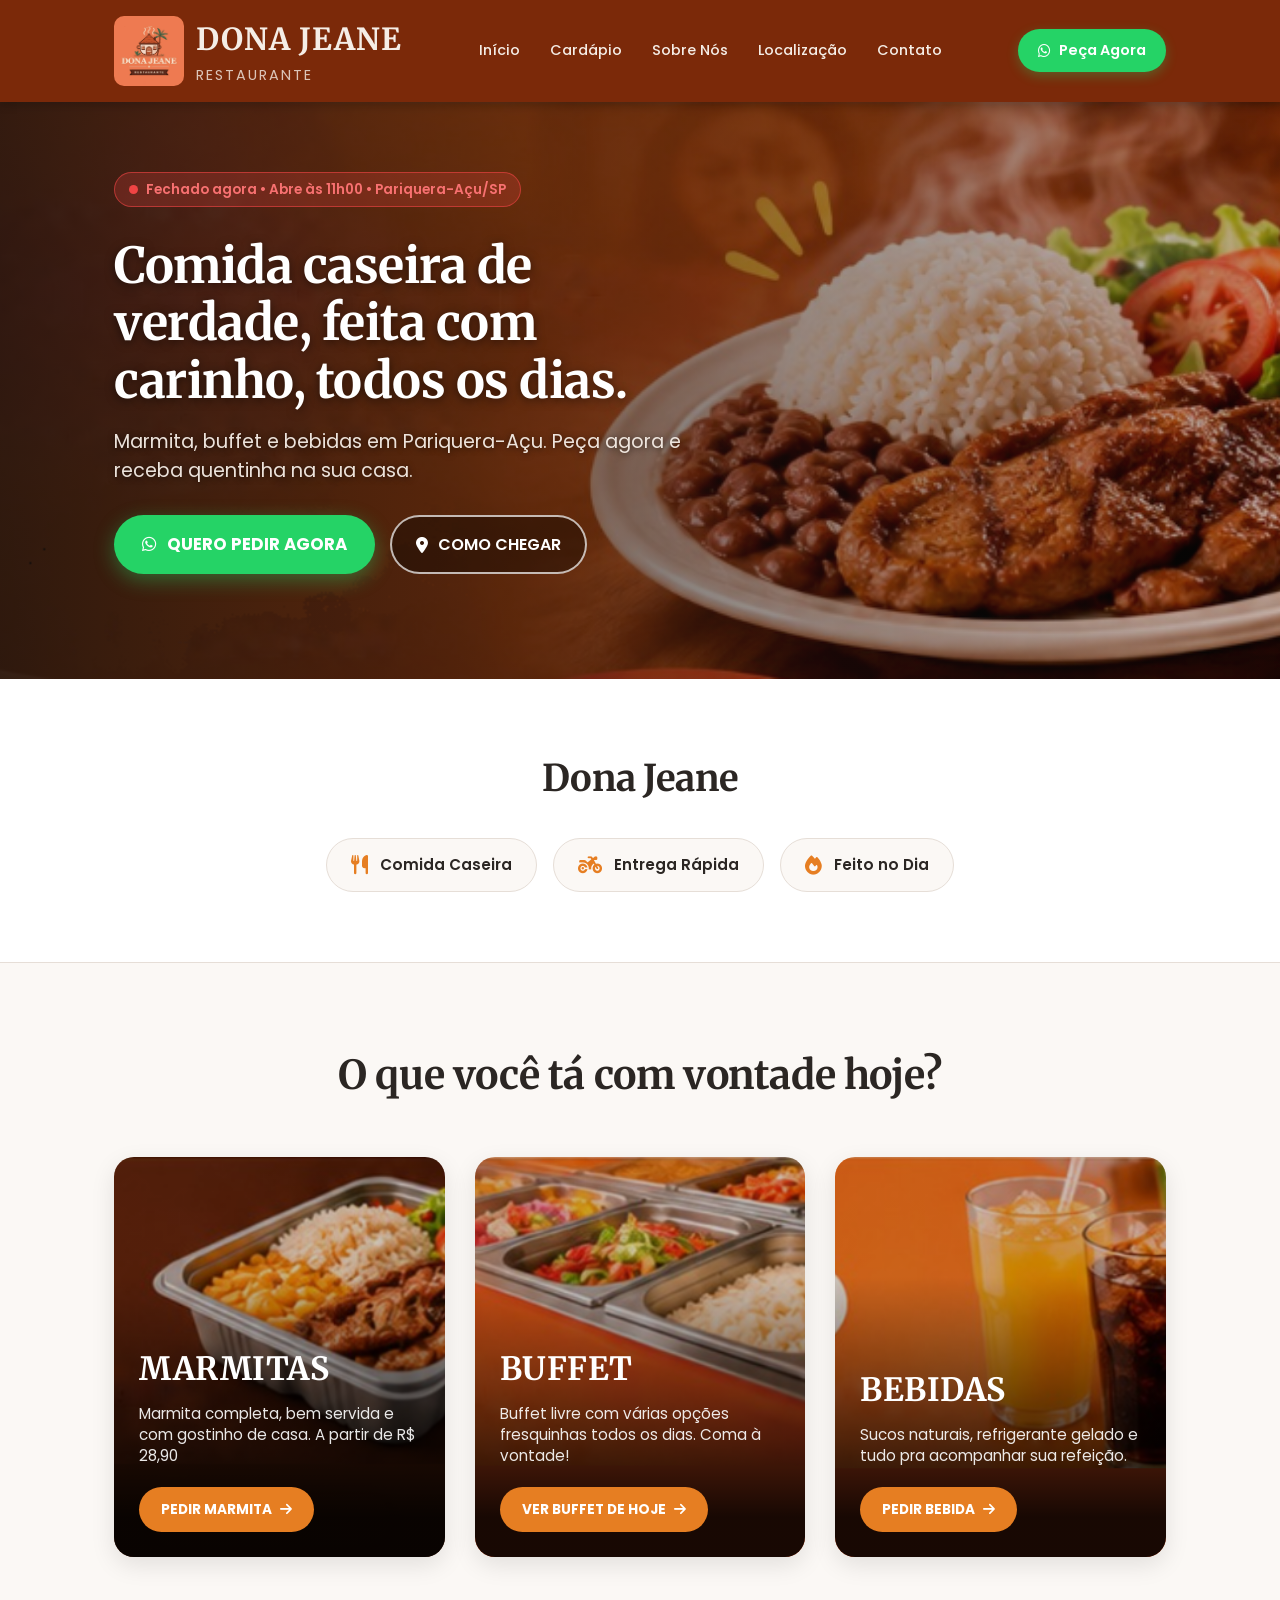
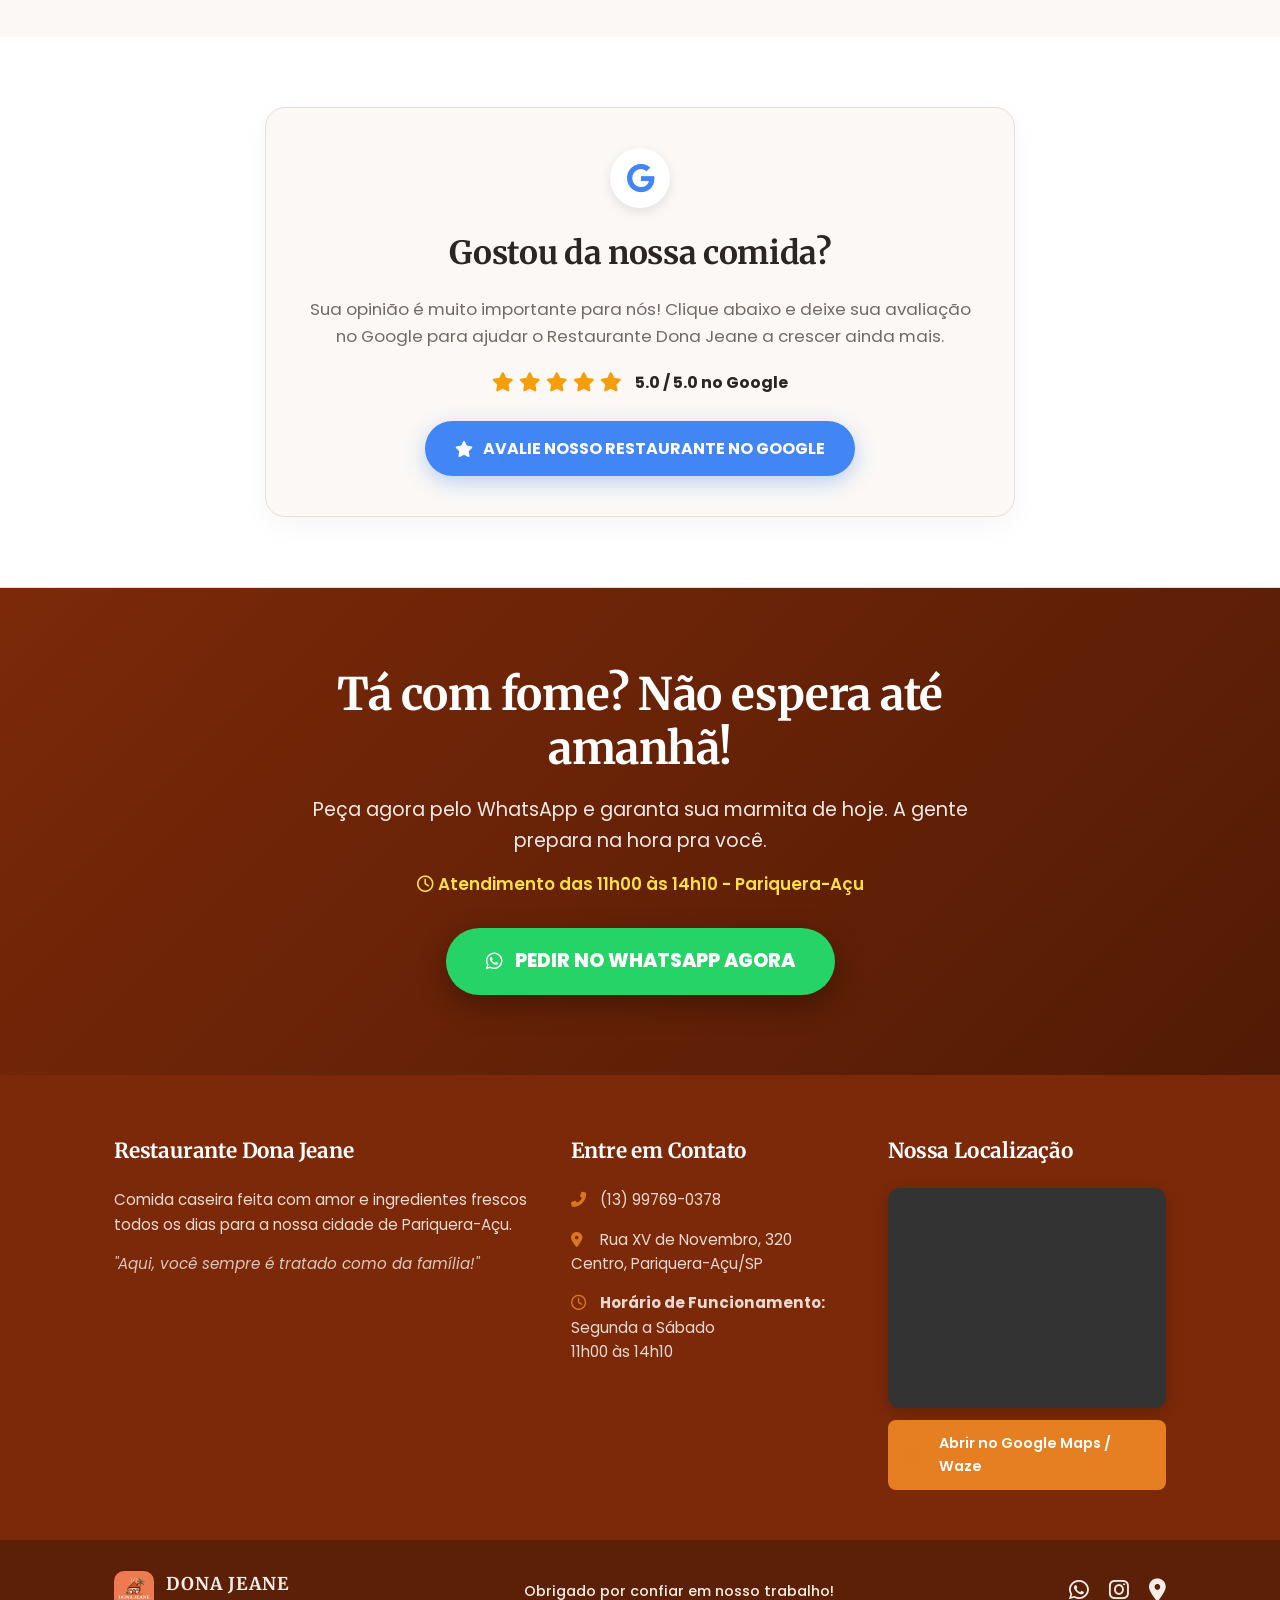
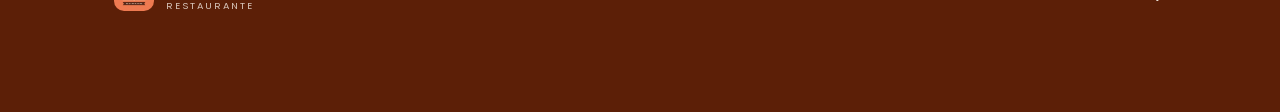
==== commit f91f19fb: "Atualiza para o numero correto do WhatsApp" ====
--- a/index.html
+++ b/index.html
@@ -54,12 +54,11 @@
                 <a href="https://wa.me/5513997690378?text=Olá%20Dona%20Jeane!%20Vi%20o%20site%20e%20quero%20pedir%20uma%20marmita." class="btn-whatsapp-hero" target="_blank">
                     <i class="fab fa-whatsapp"></i> QUERO PEDIR AGORA
                 </a>
-                <a href="https://maps.google.com/?q=Restaurante+Dona+Jeane+Pariquera-Açu" target="_blank" class="btn-outline-hero">
+                <a href="https://www.google.com/maps/search/?api=1&query=Rua+XV+de+Novembro+320+Pariquera-Acu+SP" target="_blank" class="btn-outline-hero">
                     <i class="fas fa-map-marker-alt"></i> COMO CHEGAR
                 </a>
             </div>
             
-            <p class="hero-phone"><i class="fas fa-phone-alt"></i> (13) 99769-0378</p>
         </div>
     </div>
 </section>
@@ -68,10 +67,8 @@
 <section class="about-section" id="sobre">
     <div class="wrap">
         <div class="about-box">
-            <h3>Sobre a Dona Jeane</h3>
-            <p class="about-lead">Aqui não tem segredo: é arroz soltinho, feijão fresquinho e aquela carne que desmancha na boca, igual comida de mãe.</p>
-            <p>A Dona Jeane cozinha todos os dias como se fosse pra família dela. Por isso quem prova uma vez, volta toda semana.</p>
-            
+            <h3>Dona Jeane</h3>
+      
             <div class="features-badges">
                 <div class="badge-item">
                     <i class="fas fa-utensils"></i>
@@ -150,7 +147,7 @@
                     <i class="fas fa-star"></i>
                     <span>5.0 / 5.0 no Google</span>
                 </div>
-                <a href="https://maps.google.com/?q=Restaurante+Dona+Jeane+Pariquera-Açu" target="_blank" class="btn-google-review">
+                <a href="https://www.google.com/maps/search/?api=1&query=Rua+XV+de+Novembro+320+Pariquera-Acu+SP" target="_blank" class="btn-google-review">
                     <i class="fas fa-star"></i> AVALIE NOSSO RESTAURANTE NO GOOGLE
                 </a>
             </div>
@@ -183,7 +180,7 @@
         <div class="footer-col contact">
             <h4>Entre em Contato</h4>
             <p><i class="fas fa-phone-alt"></i> (13) 99769-0378</p>
-            <p><i class="fas fa-map-marker-alt"></i> Rua Exemplo, 123<br>Pariquera-Açu/SP</p>
+            <p><i class="fas fa-map-marker-alt"></i> Rua XV de Novembro, 320<br>Centro, Pariquera-Açu/SP</p>
             <div class="work-hours">
                 <p><i class="far fa-clock"></i> <strong>Horário de Funcionamento:</strong></p>
                 <p>Segunda a Sábado<br>11h00 às 14h10</p>
@@ -192,9 +189,17 @@
         <div class="footer-col map" id="localizacao">
             <h4>Nossa Localização</h4>
             <div class="map-container-large">
-                <iframe src="https://www.google.com/maps/embed?pb=!1m18!1m12!1m3!1d3657.086123456789!2d-48.00000000000000!3d-24.999999999999999!2m3!1f0!2f0!3f0!3m2!1i1024!2i768!4f13.1!3m3!1m2!1s0x94c123456789abcde%3A0x123456789abcde!2sRua%20Exemplo%2C%20123%2C%20Pariquera-Açu%20-%20SP!5e0!3m2!1spt-BR!2sbr!4v1234567890123!5m2!1spt-BR!2sbr" width="100%" height="220" style="border:0;" allowfullscreen="" loading="lazy"></iframe>
-            </div>
-            <a href="https://maps.google.com/?q=Restaurante+Dona+Jeane+Pariquera-Açu" target="_blank" class="map-link-btn"><i class="fas fa-external-link-alt"></i> Abrir no Google Maps / Waze</a>
+                <iframe 
+                    src="https://maps.google.com/maps?q=Rua%20XV%20de%20Novembro,%20320,%20Pariquera-A%C3%A7u,%20SP&t=&z=16&ie=UTF8&iwloc=&output=embed" 
+                    width="100%" 
+                    height="220" 
+                    style="border:0;" 
+                    allowfullscreen="" 
+                    loading="lazy" 
+                    referrerpolicy="no-referrer-when-downgrade">
+                </iframe>
+            </div>
+            <a href="https://www.google.com/maps/search/?api=1&query=Rua+XV+de+Novembro+320+Pariquera-Acu+SP" target="_blank" class="map-link-btn"><i class="fas fa-external-link-alt"></i> Abrir no Google Maps / Waze</a>
         </div>
     </div>
     
@@ -211,17 +216,13 @@
             <div class="social-icons">
                 <a href="https://wa.me/5513997690378" target="_blank" aria-label="WhatsApp"><i class="fab fa-whatsapp"></i></a>
                 <a href="https://instagram.com" target="_blank" aria-label="Instagram"><i class="fab fa-instagram"></i></a>
-                <a href="https://maps.google.com/?q=Restaurante+Dona+Jeane+Pariquera-Açu" target="_blank" aria-label="Localização"><i class="fas fa-map-marker-alt"></i></a>
+                <a href="https://www.google.com/maps/search/?api=1&query=Rua+XV+de+Novembro+320+Pariquera-Acu+SP" target="_blank" aria-label="Localização"><i class="fas fa-map-marker-alt"></i></a>
             </div>
         </div>
     </div>
 </footer>
 
 <!-- BOTÃO WHATSAPP FLUTUANTE FIXO E GIGANTE -->
-<a href="https://wa.me/5513997690378?text=Olá%20Dona%20Jeane!%20Vi%20o%20site%20e%20quero%20pedir%20uma%20marmita%20/%20ver%20o%20cardápio%20de%20hoje." class="fab-whatsapp-fixed" target="_blank" aria-label="Fazer pedido pelo WhatsApp">
-    <i class="fab fa-whatsapp"></i>
-    <span class="fab-text">Pedir no WhatsApp</span>
-</a>
 
 <!-- Script automático para o horário das 11h00 às 14h10 -->
 <script>
--- a/style.css
+++ b/style.css
@@ -50,9 +50,9 @@
 }
 .header-content{display: flex; justify-content: space-between; align-items: center;}
 .logo-area{display: flex; align-items: center; gap: 12px;}
-.nav-logo{width: 50px; height: 50px; border-radius: 10px; object-fit: cover; flex-shrink: 0;}
-.logo-text h1{font-size:1.4rem; letter-spacing: 1px;}
-.logo-text p{font-size:0.7rem; margin: 0; opacity: 0.8; letter-spacing: 2px;}
+.nav-logo{width: 70px; height: 70px; border-radius: 10px; object-fit: cover; flex-shrink: 0;}
+.logo-text h1{font-size:1.9rem; letter-spacing: 1px;}
+.logo-text p{font-size:0.9rem; margin: 0; opacity: 0.8; letter-spacing: 2px;}
 .desktop-nav{display: flex; gap: 30px;}
 .desktop-nav a{color: var(--text-light); text-decoration: none; font-size: 0.9rem; font-weight: 500; transition: 0.2s;}
 .desktop-nav a:hover{color: var(--primary);}
@@ -363,26 +363,7 @@
 .social-icons a:hover{color: var(--primary);}
 
 /* BOTÃO WHATSAPP FLUTUANTE FIXO E GIGANTE */
-.fab-whatsapp-fixed{
-    position: fixed;
-    right: 20px;
-    bottom: 20px;
-    z-index: 999;
-    background: var(--green);
-    color: #fff;
-    padding: 14px 22px;
-    border-radius: 40px;
-    display: flex;
-    align-items: center;
-    gap: 10px;
-    font-size: 1.05rem;
-    font-weight: 700;
-    text-decoration: none;
-    box-shadow: 0 8px 25px rgba(37, 211, 102, 0.45);
-    transition: all 0.3s ease;
-}
-.fab-whatsapp-fixed i{font-size: 1.5rem;}
-.fab-whatsapp-fixed:hover{transform: scale(1.05); background: #20ba5a;}
+
 
 /* =========================================================
    RESPONSIVIDADE PARA TABLETS E TODOS OS CELULARES
